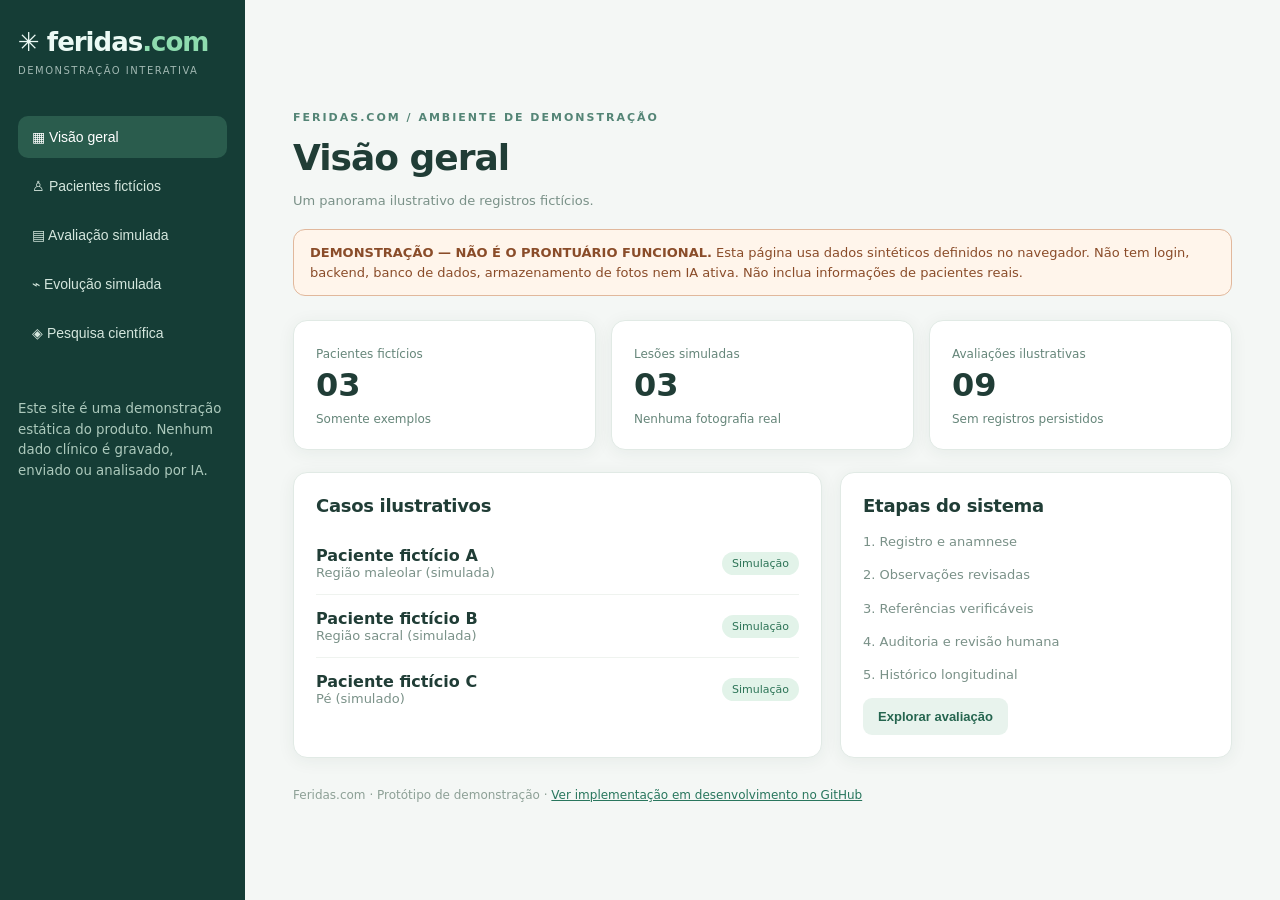
==== docs/index.html @ db81a651 "feat(pages): standalone interactive synthetic-data Feridas.com demo" ====
<!doctype html>
<html lang="pt-BR">
<head>
<meta charset="utf-8">
<meta name="viewport" content="width=device-width,initial-scale=1">
<meta name="theme-color" content="#123c36">
<title>Feridas.com — Demonstração</title>
<style>
:root{font-family:Inter,system-ui,-apple-system,BlinkMacSystemFont,"Segoe UI",sans-serif;color:#203d36;background:#f4f7f5}*{box-sizing:border-box}body{margin:0}.shell{display:flex;min-height:100vh}.sidebar{width:245px;background:#153d36;color:#ecfaf5;padding:27px 18px;flex-shrink:0}.logo{font-size:26px;font-weight:850;letter-spacing:-1px;margin-bottom:8px}.logo span{color:#8edcaf}.tag{font-size:10px;letter-spacing:1.5px;opacity:.65;margin-bottom:40px}.menu{display:flex;flex-direction:column;gap:7px}.menu button{background:transparent;border:0;color:#d4e6dd;border-radius:10px;text-align:left;padding:13px 14px;font-size:14px;cursor:pointer}.menu button.active,.menu button:hover{background:#2a5c4d;color:#fff}.sidebar small{display:block;line-height:1.55;color:#acc9bc;margin-top:45px}.main{padding:32px min(4vw,48px);width:100%;max-width:1250px;margin:auto}.eyebrow{color:#548576;font-size:11px;letter-spacing:2px;font-weight:700}h1{margin:8px 0 7px;font-size:clamp(25px,3vw,36px);letter-spacing:-1px}p{line-height:1.55}.muted{color:#7a9188;font-size:13px}.banner{border:1px solid #e1b89c;background:#fff5eb;color:#8a4c29;padding:13px 16px;border-radius:12px;font-size:13px;line-height:1.5;margin:18px 0 24px}.metrics{display:grid;grid-template-columns:repeat(3,1fr);gap:15px;margin:22px 0}.metric,.panel{background:#fff;border:1px solid #e1eae5;border-radius:14px;padding:22px;box-shadow:0 3px 17px #183b3210}.metric strong{display:block;font-size:32px;margin:4px 0}.metric span{color:#66867a;font-size:12px}.grid{display:grid;grid-template-columns:1.35fr 1fr;gap:18px;margin:20px 0}.panel h2{font-size:18px;margin:0 0 16px;letter-spacing:-.3px}.row{display:flex;align-items:center;justify-content:space-between;gap:12px;border-bottom:1px solid #eff3ef;padding:14px 0}.row:last-child{border-bottom:0}.pill{font-size:11px;background:#e2f3e9;color:#2d7457;border-radius:20px;padding:5px 10px}.warning{background:#fff2e6;color:#99613b}.btn{border:none;background:#286d55;color:white;border-radius:9px;padding:11px 15px;font-size:13px;font-weight:650;cursor:pointer}.btn.secondary{background:#e8f3ed;color:#25654f}.btn:focus-visible,.menu button:focus-visible,input:focus-visible{outline:3px solid #8bd5ad}.field{display:flex;flex-direction:column;gap:7px;margin:14px 0}.field label{font-size:13px;color:#48685b;font-weight:650}input,select,textarea{padding:11px 12px;border:1px solid #d1e0d7;border-radius:9px;font:inherit;font-size:14px;max-width:100%}textarea{min-height:85px}.two{display:grid;grid-template-columns:1fr 1fr;gap:12px}.notice{background:#e8f3ed;color:#275e4d;padding:15px;border-radius:10px;font-size:13px;margin-top:15px}.bar{height:11px;border-radius:20px;background:#e9f0ec;overflow:hidden;margin:9px 0 17px}.bar>div{height:100%;border-radius:20px;background:#50a27d}.foot{font-size:12px;color:#8da096;margin-top:30px}a{color:#28765d}.empty{padding:18px;border:1px dashed #d8e5df;border-radius:12px;color:#6c857a;font-size:13px}.hide{display:none!important}@media(max-width:800px){.shell{display:block}.sidebar{width:100%;padding:17px}.logo{display:inline-block;margin-right:20px}.tag{display:inline-block;margin:0}.menu{flex-direction:row;overflow:auto}.menu button{white-space:nowrap}.sidebar small{margin-top:12px}.main{padding:25px 17px}.grid{grid-template-columns:1fr}}@media(max-width:500px){.metrics{grid-template-columns:1fr}.two{grid-template-columns:1fr}} 
</style>
</head>
<body>
<div class="shell">
<aside class="sidebar">
<div class="logo">✳ feridas<span>.com</span></div>
<div class="tag">DEMONSTRAÇÃO INTERATIVA</div>
<nav class="menu" aria-label="Navegação da demonstração">
<button class="active" data-view="dashboard">▦ Visão geral</button>
<button data-view="patients">♙ Pacientes fictícios</button>
<button data-view="assessment">▤ Avaliação simulada</button>
<button data-view="trends">⌁ Evolução simulada</button>
<button data-view="research">◈ Pesquisa científica</button>
</nav>
<small>Este site é uma demonstração estática do produto. Nenhum dado clínico é gravado, enviado ou analisado por IA.</small>
</aside>
<main class="main">
<p class="eyebrow">FERIDAS.COM / AMBIENTE DE DEMONSTRAÇÃO</p>
<h1 id="page-title">Visão geral</h1>
<p id="page-subtitle" class="muted">Explore a interface com informações inteiramente fictícias.</p>
<div class="banner"><strong>DEMONSTRAÇÃO — NÃO É O PRONTUÁRIO FUNCIONAL.</strong> Esta página usa dados sintéticos definidos no navegador. Não tem login, backend, banco de dados, armazenamento de fotos nem IA ativa. Não inclua informações de pacientes reais.</div>
<div id="view"></div>
<div class="foot">Feridas.com · Protótipo de demonstração · <a href="https://github.com/xmizutsuki/feridasdotcom/pull/1" target="_blank" rel="noopener">Ver implementação em desenvolvimento no GitHub</a></div>
</main>
</div>
<script>
"use strict";
const cases=[
{id:"SIM-001",name:"Paciente fictício A",site:"Região maleolar (simulada)",kind:"Lesão simulada",area:[8.4,7.1,6.3]},
{id:"SIM-002",name:"Paciente fictício B",site:"Região sacral (simulada)",kind:"Lesão simulada",area:[6.9,7.2,6.8]},
{id:"SIM-003",name:"Paciente fictício C",site:"Pé (simulado)",kind:"Lesão simulada",area:[5.2,4.9,4.7]}
];
const titles={dashboard:["Visão geral","Um panorama ilustrativo de registros fictícios."],patients:["Pacientes fictícios","Exemplos estáticos — nenhuma pessoa real."],assessment:["Avaliação simulada","Explore os campos sem salvar ou enviar informações."],trends:["Evolução simulada","Visualização de números inventados para demonstrar o layout."],research:["Biblioteca científica","Veja o fluxo planejado de rastreabilidade, sem RAG ativo."]};
const view=document.getElementById("view");
function safe(s){return String(s).replace(/[&<>"']/g,c=>({"&":"&amp;","<":"&lt;",">":"&gt;",'"':"&quot;","'":"&#39;"}[c]));}
function button(label,viewName){return '<button class="btn secondary" data-open="'+viewName+'">'+label+'</button>'}
function draw(page){
document.querySelectorAll("[data-view]").forEach(el=>el.classList.toggle("active",el.dataset.view===page));
document.getElementById("page-title").textContent=titles[page][0];
document.getElementById("page-subtitle").textContent=titles[page][1];
if(page==="dashboard"){
 view.innerHTML='<div class="metrics"><div class="metric"><span>Pacientes fictícios</span><strong>03</strong><span>Somente exemplos</span></div><div class="metric"><span>Lesões simuladas</span><strong>03</strong><span>Nenhuma fotografia real</span></div><div class="metric"><span>Avaliações ilustrativas</span><strong>09</strong><span>Sem registros persistidos</span></div></div><div class="grid"><div class="panel"><h2>Casos ilustrativos</h2>'+
 cases.map(c=>'<div class="row"><div><strong>'+safe(c.name)+'</strong><div class="muted">'+safe(c.site)+'</div></div><span class="pill">Simulação</span></div>').join("")+
 '</div><div class="panel"><h2>Etapas do sistema</h2><p class="muted">1. Registro e anamnese</p><p class="muted">2. Observações revisadas</p><p class="muted">3. Referências verificáveis</p><p class="muted">4. Auditoria e revisão humana</p><p class="muted">5. Histórico longitudinal</p>'+button("Explorar avaliação","assessment")+'</div></div>';
}else if(page==="patients"){
view.innerHTML='<div class="panel"><h2>Exemplos de pacientes</h2>'+cases.map(c=>'<div class="row"><div><strong>'+safe(c.name)+' · '+c.id+'</strong><div class="muted">Lesão fictícia — '+safe(c.site)+'</div></div>'+button("Ver evolução","trends")+'</div>').join("")+'</div><div class="notice">A lista é fixa e será restaurada ao atualizar a página. Não existe cadastro funcional nesta hospedagem.</div>';
}else if(page==="assessment"){
view.innerHTML='<div class="panel"><h2>Formulário demonstrativo</h2><form id="demo-form"><div class="two"><div class="field"><label for="case">Caso fictício</label><select id="case">'+cases.map(c=>'<option>'+safe(c.name)+'</option>').join("")+'</select></div><div class="field"><label for="pain">Dor referida (0–10)</label><input id="pain" type="number" min="0" max="10" value="4" required></div></div><div class="two"><div class="field"><label for="exudate">Exsudato</label><select id="exudate"><option>Não avaliado</option><option>Ausente</option><option>Pequeno</option><option>Moderado</option><option>Elevado</option></select></div><div class="field"><label for="perfusion">Perfusão</label><select id="perfusion"><option>Não avaliada</option><option>Sem preocupação relatada</option><option>Possível alteração relatada</option></select></div></div><div class="field"><label for="note">Observação fictícia (não digite dados reais)</label><textarea id="note" placeholder="Exemplo: observação demonstrativa. Não registrar pacientes reais."></textarea></div><button class="btn" type="submit">Visualizar resumo (sem salvar)</button></form><div id="demo-output" aria-live="polite"></div></div>';
document.getElementById("demo-form").addEventListener("submit",e=>{e.preventDefault(); const c=document.getElementById("case").value;const pain=document.getElementById("pain").value;const ex=document.getElementById("exudate").value;document.getElementById("demo-output").innerHTML='<div class="notice"><strong>Resumo fictício:</strong> '+safe(c)+' · Dor: '+safe(pain)+'/10 · Exsudato: '+safe(ex)+'.<p>Pré-visualização temporária. Nenhum dado foi enviado nem armazenado. Não há diagnóstico ou sugestão terapêutica.</p></div>'});
}else if(page==="trends"){
view.innerHTML='<div class="panel"><h2>Evolução ilustrativa de área</h2><p class="muted">Valores inventados em cm² apenas para demonstrar visualização. Não representam medidas fotográficas e não têm validade clínica.</p>'+
 cases.map(c=>'<div class="panel" style="box-shadow:none;margin-top:15px"><strong>'+safe(c.name)+'</strong><p class="muted">'+safe(c.site)+'</p>'+c.area.map((n,i)=>'<div style="display:flex;justify-content:space-between;font-size:12px"><span>Avaliação fictícia '+(i+1)+'</span><span>'+n.toFixed(1)+' cm² (inventado)</span></div><div class="bar"><div style="width:'+(n/10*100)+'%"></div></div>').join("")+'</div>').join("")+'</div>';
}else if(page==="research"){
view.innerHTML='<div class="grid"><div class="panel"><h2>Fontes que podem integrar o catálogo</h2><div class="row"><div><strong>IWGDF</strong><div class="muted">Diretrizes para pé relacionado ao diabetes</div></div><a href="https://iwgdfguidelines.org/guidelines-2023/" target="_blank" rel="noopener">Fonte</a></div><div class="row"><div><strong>SOBEST</strong><div class="muted">Biblioteca científica de estomaterapia</div></div><a href="https://sobest.com.br/biblioteca/" target="_blank" rel="noopener">Fonte</a></div></div><div class="panel"><h2>Validação de evidências</h2><p class="muted">O aplicativo em desenvolvimento contém contratos de origem da evidência e auditoria experimental. Esta demonstração não pesquisa PDFs nem consulta modelos.</p><span class="pill warning">IA não conectada nesta página</span></div></div>';
}
}
document.addEventListener("click",event=>{const link=event.target.closest("[data-view],[data-open]");if(link){const target=link.dataset.view||link.dataset.open;if(titles[target])draw(target);}});
draw("dashboard");
</script>
</body></html>
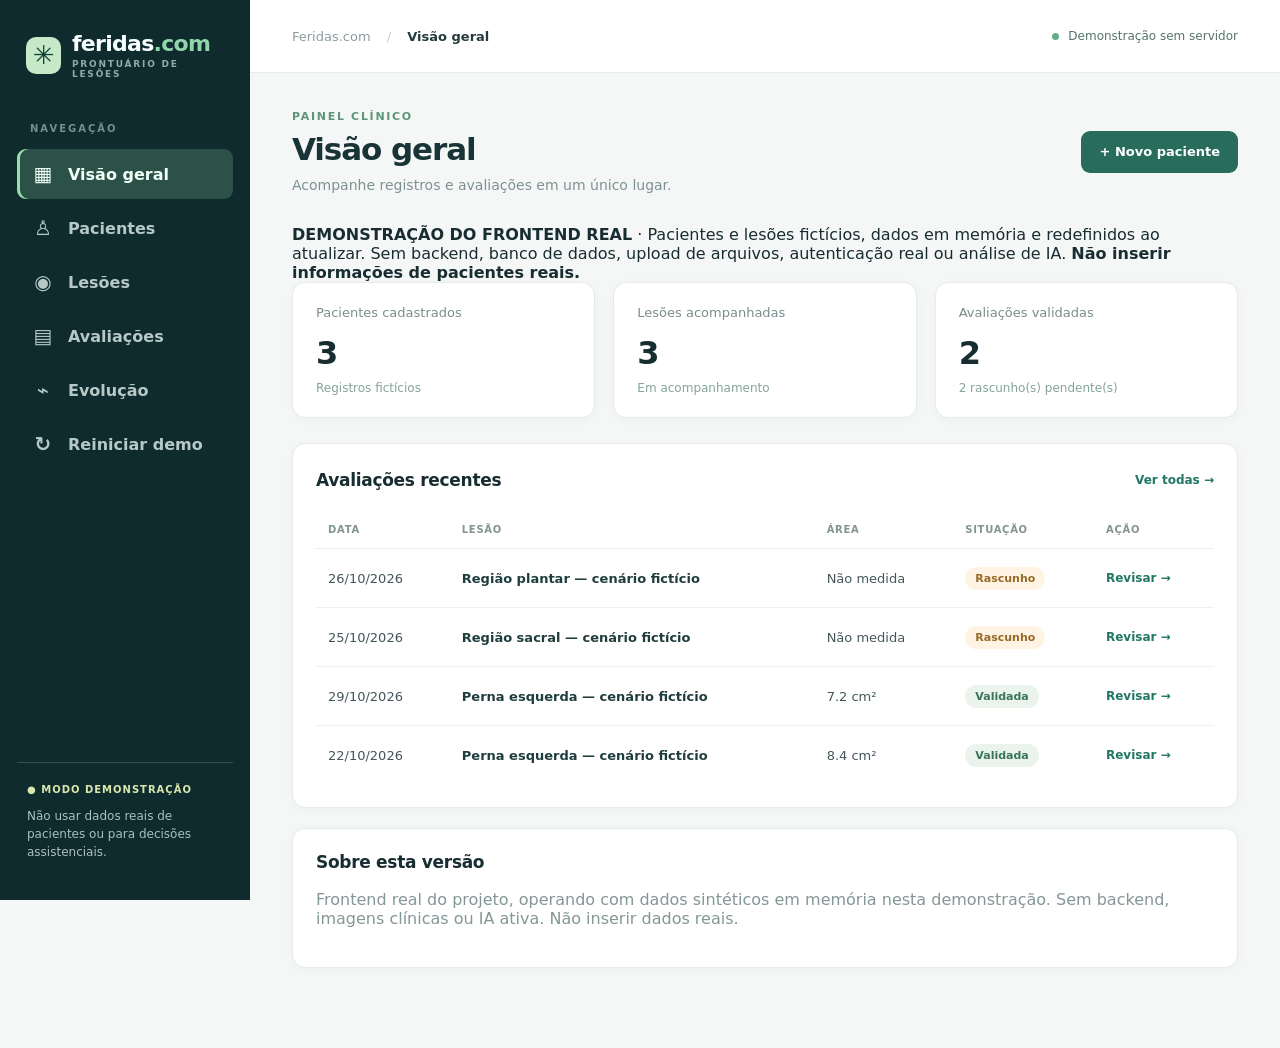
==== commit 12739207: "fix(pages): replace generic landing page with actual Feridas.com clinical frontend" ====
--- a/docs/index.html
+++ b/docs/index.html
@@ -1,69 +1,60 @@
 <!doctype html>
 <html lang="pt-BR">
 <head>
-<meta charset="utf-8">
-<meta name="viewport" content="width=device-width,initial-scale=1">
-<meta name="theme-color" content="#123c36">
-<title>Feridas.com — Demonstração</title>
-<style>
-:root{font-family:Inter,system-ui,-apple-system,BlinkMacSystemFont,"Segoe UI",sans-serif;color:#203d36;background:#f4f7f5}*{box-sizing:border-box}body{margin:0}.shell{display:flex;min-height:100vh}.sidebar{width:245px;background:#153d36;color:#ecfaf5;padding:27px 18px;flex-shrink:0}.logo{font-size:26px;font-weight:850;letter-spacing:-1px;margin-bottom:8px}.logo span{color:#8edcaf}.tag{font-size:10px;letter-spacing:1.5px;opacity:.65;margin-bottom:40px}.menu{display:flex;flex-direction:column;gap:7px}.menu button{background:transparent;border:0;color:#d4e6dd;border-radius:10px;text-align:left;padding:13px 14px;font-size:14px;cursor:pointer}.menu button.active,.menu button:hover{background:#2a5c4d;color:#fff}.sidebar small{display:block;line-height:1.55;color:#acc9bc;margin-top:45px}.main{padding:32px min(4vw,48px);width:100%;max-width:1250px;margin:auto}.eyebrow{color:#548576;font-size:11px;letter-spacing:2px;font-weight:700}h1{margin:8px 0 7px;font-size:clamp(25px,3vw,36px);letter-spacing:-1px}p{line-height:1.55}.muted{color:#7a9188;font-size:13px}.banner{border:1px solid #e1b89c;background:#fff5eb;color:#8a4c29;padding:13px 16px;border-radius:12px;font-size:13px;line-height:1.5;margin:18px 0 24px}.metrics{display:grid;grid-template-columns:repeat(3,1fr);gap:15px;margin:22px 0}.metric,.panel{background:#fff;border:1px solid #e1eae5;border-radius:14px;padding:22px;box-shadow:0 3px 17px #183b3210}.metric strong{display:block;font-size:32px;margin:4px 0}.metric span{color:#66867a;font-size:12px}.grid{display:grid;grid-template-columns:1.35fr 1fr;gap:18px;margin:20px 0}.panel h2{font-size:18px;margin:0 0 16px;letter-spacing:-.3px}.row{display:flex;align-items:center;justify-content:space-between;gap:12px;border-bottom:1px solid #eff3ef;padding:14px 0}.row:last-child{border-bottom:0}.pill{font-size:11px;background:#e2f3e9;color:#2d7457;border-radius:20px;padding:5px 10px}.warning{background:#fff2e6;color:#99613b}.btn{border:none;background:#286d55;color:white;border-radius:9px;padding:11px 15px;font-size:13px;font-weight:650;cursor:pointer}.btn.secondary{background:#e8f3ed;color:#25654f}.btn:focus-visible,.menu button:focus-visible,input:focus-visible{outline:3px solid #8bd5ad}.field{display:flex;flex-direction:column;gap:7px;margin:14px 0}.field label{font-size:13px;color:#48685b;font-weight:650}input,select,textarea{padding:11px 12px;border:1px solid #d1e0d7;border-radius:9px;font:inherit;font-size:14px;max-width:100%}textarea{min-height:85px}.two{display:grid;grid-template-columns:1fr 1fr;gap:12px}.notice{background:#e8f3ed;color:#275e4d;padding:15px;border-radius:10px;font-size:13px;margin-top:15px}.bar{height:11px;border-radius:20px;background:#e9f0ec;overflow:hidden;margin:9px 0 17px}.bar>div{height:100%;border-radius:20px;background:#50a27d}.foot{font-size:12px;color:#8da096;margin-top:30px}a{color:#28765d}.empty{padding:18px;border:1px dashed #d8e5df;border-radius:12px;color:#6c857a;font-size:13px}.hide{display:none!important}@media(max-width:800px){.shell{display:block}.sidebar{width:100%;padding:17px}.logo{display:inline-block;margin-right:20px}.tag{display:inline-block;margin:0}.menu{flex-direction:row;overflow:auto}.menu button{white-space:nowrap}.sidebar small{margin-top:12px}.main{padding:25px 17px}.grid{grid-template-columns:1fr}}@media(max-width:500px){.metrics{grid-template-columns:1fr}.two{grid-template-columns:1fr}} 
-</style>
+  <meta charset="utf-8" />
+  <meta name="viewport" content="width=device-width, initial-scale=1" />
+  <meta name="theme-color" content="#0b2829" />
+  <title>Feridas.com — Demonstração do frontend real</title>
+  <link rel="stylesheet" href="./styles.css" />
+  <script src="./demo-api.js" defer></script>
+  <script src="./app.js" defer></script>
+  <script src="./clinical.js" defer></script>
+  <script src="./second_opinion.js" defer></script>
+  <script src="./evidence.js" defer></script>
+  <script src="./document_evidence.js" defer></script>
+  <script src="./differential.js" defer></script>
+  <script src="./reasoning.js" defer></script>
 </head>
 <body>
-<div class="shell">
-<aside class="sidebar">
-<div class="logo">✳ feridas<span>.com</span></div>
-<div class="tag">DEMONSTRAÇÃO INTERATIVA</div>
-<nav class="menu" aria-label="Navegação da demonstração">
-<button class="active" data-view="dashboard">▦ Visão geral</button>
-<button data-view="patients">♙ Pacientes fictícios</button>
-<button data-view="assessment">▤ Avaliação simulada</button>
-<button data-view="trends">⌁ Evolução simulada</button>
-<button data-view="research">◈ Pesquisa científica</button>
-</nav>
-<small>Este site é uma demonstração estática do produto. Nenhum dado clínico é gravado, enviado ou analisado por IA.</small>
-</aside>
-<main class="main">
-<p class="eyebrow">FERIDAS.COM / AMBIENTE DE DEMONSTRAÇÃO</p>
-<h1 id="page-title">Visão geral</h1>
-<p id="page-subtitle" class="muted">Explore a interface com informações inteiramente fictícias.</p>
-<div class="banner"><strong>DEMONSTRAÇÃO — NÃO É O PRONTUÁRIO FUNCIONAL.</strong> Esta página usa dados sintéticos definidos no navegador. Não tem login, backend, banco de dados, armazenamento de fotos nem IA ativa. Não inclua informações de pacientes reais.</div>
-<div id="view"></div>
-<div class="foot">Feridas.com · Protótipo de demonstração · <a href="https://github.com/xmizutsuki/feridasdotcom/pull/1" target="_blank" rel="noopener">Ver implementação em desenvolvimento no GitHub</a></div>
-</main>
-</div>
-<script>
-"use strict";
-const cases=[
-{id:"SIM-001",name:"Paciente fictício A",site:"Região maleolar (simulada)",kind:"Lesão simulada",area:[8.4,7.1,6.3]},
-{id:"SIM-002",name:"Paciente fictício B",site:"Região sacral (simulada)",kind:"Lesão simulada",area:[6.9,7.2,6.8]},
-{id:"SIM-003",name:"Paciente fictício C",site:"Pé (simulado)",kind:"Lesão simulada",area:[5.2,4.9,4.7]}
-];
-const titles={dashboard:["Visão geral","Um panorama ilustrativo de registros fictícios."],patients:["Pacientes fictícios","Exemplos estáticos — nenhuma pessoa real."],assessment:["Avaliação simulada","Explore os campos sem salvar ou enviar informações."],trends:["Evolução simulada","Visualização de números inventados para demonstrar o layout."],research:["Biblioteca científica","Veja o fluxo planejado de rastreabilidade, sem RAG ativo."]};
-const view=document.getElementById("view");
-function safe(s){return String(s).replace(/[&<>"']/g,c=>({"&":"&amp;","<":"&lt;",">":"&gt;",'"':"&quot;","'":"&#39;"}[c]));}
-function button(label,viewName){return '<button class="btn secondary" data-open="'+viewName+'">'+label+'</button>'}
-function draw(page){
-document.querySelectorAll("[data-view]").forEach(el=>el.classList.toggle("active",el.dataset.view===page));
-document.getElementById("page-title").textContent=titles[page][0];
-document.getElementById("page-subtitle").textContent=titles[page][1];
-if(page==="dashboard"){
- view.innerHTML='<div class="metrics"><div class="metric"><span>Pacientes fictícios</span><strong>03</strong><span>Somente exemplos</span></div><div class="metric"><span>Lesões simuladas</span><strong>03</strong><span>Nenhuma fotografia real</span></div><div class="metric"><span>Avaliações ilustrativas</span><strong>09</strong><span>Sem registros persistidos</span></div></div><div class="grid"><div class="panel"><h2>Casos ilustrativos</h2>'+
- cases.map(c=>'<div class="row"><div><strong>'+safe(c.name)+'</strong><div class="muted">'+safe(c.site)+'</div></div><span class="pill">Simulação</span></div>').join("")+
- '</div><div class="panel"><h2>Etapas do sistema</h2><p class="muted">1. Registro e anamnese</p><p class="muted">2. Observações revisadas</p><p class="muted">3. Referências verificáveis</p><p class="muted">4. Auditoria e revisão humana</p><p class="muted">5. Histórico longitudinal</p>'+button("Explorar avaliação","assessment")+'</div></div>';
-}else if(page==="patients"){
-view.innerHTML='<div class="panel"><h2>Exemplos de pacientes</h2>'+cases.map(c=>'<div class="row"><div><strong>'+safe(c.name)+' · '+c.id+'</strong><div class="muted">Lesão fictícia — '+safe(c.site)+'</div></div>'+button("Ver evolução","trends")+'</div>').join("")+'</div><div class="notice">A lista é fixa e será restaurada ao atualizar a página. Não existe cadastro funcional nesta hospedagem.</div>';
-}else if(page==="assessment"){
-view.innerHTML='<div class="panel"><h2>Formulário demonstrativo</h2><form id="demo-form"><div class="two"><div class="field"><label for="case">Caso fictício</label><select id="case">'+cases.map(c=>'<option>'+safe(c.name)+'</option>').join("")+'</select></div><div class="field"><label for="pain">Dor referida (0–10)</label><input id="pain" type="number" min="0" max="10" value="4" required></div></div><div class="two"><div class="field"><label for="exudate">Exsudato</label><select id="exudate"><option>Não avaliado</option><option>Ausente</option><option>Pequeno</option><option>Moderado</option><option>Elevado</option></select></div><div class="field"><label for="perfusion">Perfusão</label><select id="perfusion"><option>Não avaliada</option><option>Sem preocupação relatada</option><option>Possível alteração relatada</option></select></div></div><div class="field"><label for="note">Observação fictícia (não digite dados reais)</label><textarea id="note" placeholder="Exemplo: observação demonstrativa. Não registrar pacientes reais."></textarea></div><button class="btn" type="submit">Visualizar resumo (sem salvar)</button></form><div id="demo-output" aria-live="polite"></div></div>';
-document.getElementById("demo-form").addEventListener("submit",e=>{e.preventDefault(); const c=document.getElementById("case").value;const pain=document.getElementById("pain").value;const ex=document.getElementById("exudate").value;document.getElementById("demo-output").innerHTML='<div class="notice"><strong>Resumo fictício:</strong> '+safe(c)+' · Dor: '+safe(pain)+'/10 · Exsudato: '+safe(ex)+'.<p>Pré-visualização temporária. Nenhum dado foi enviado nem armazenado. Não há diagnóstico ou sugestão terapêutica.</p></div>'});
-}else if(page==="trends"){
-view.innerHTML='<div class="panel"><h2>Evolução ilustrativa de área</h2><p class="muted">Valores inventados em cm² apenas para demonstrar visualização. Não representam medidas fotográficas e não têm validade clínica.</p>'+
- cases.map(c=>'<div class="panel" style="box-shadow:none;margin-top:15px"><strong>'+safe(c.name)+'</strong><p class="muted">'+safe(c.site)+'</p>'+c.area.map((n,i)=>'<div style="display:flex;justify-content:space-between;font-size:12px"><span>Avaliação fictícia '+(i+1)+'</span><span>'+n.toFixed(1)+' cm² (inventado)</span></div><div class="bar"><div style="width:'+(n/10*100)+'%"></div></div>').join("")+'</div>').join("")+'</div>';
-}else if(page==="research"){
-view.innerHTML='<div class="grid"><div class="panel"><h2>Fontes que podem integrar o catálogo</h2><div class="row"><div><strong>IWGDF</strong><div class="muted">Diretrizes para pé relacionado ao diabetes</div></div><a href="https://iwgdfguidelines.org/guidelines-2023/" target="_blank" rel="noopener">Fonte</a></div><div class="row"><div><strong>SOBEST</strong><div class="muted">Biblioteca científica de estomaterapia</div></div><a href="https://sobest.com.br/biblioteca/" target="_blank" rel="noopener">Fonte</a></div></div><div class="panel"><h2>Validação de evidências</h2><p class="muted">O aplicativo em desenvolvimento contém contratos de origem da evidência e auditoria experimental. Esta demonstração não pesquisa PDFs nem consulta modelos.</p><span class="pill warning">IA não conectada nesta página</span></div></div>';
-}
-}
-document.addEventListener("click",event=>{const link=event.target.closest("[data-view],[data-open]");if(link){const target=link.dataset.view||link.dataset.open;if(titles[target])draw(target);}});
-draw("dashboard");
-</script>
-</body></html>+  <div class="shell">
+    <aside class="sidebar">
+      <a href="./" class="brand"><span class="brandmark">✳</span><span>feridas<span class="branddot">.com</span><small>PRONTUÁRIO DE LESÕES</small></span></a>
+      <div class="nav-caption">NAVEGAÇÃO</div>
+      <button class="navitem active" data-view="dashboard"><span>▦</span> Visão geral</button>
+      <button class="navitem" data-view="patients"><span>♙</span> Pacientes</button>
+      <button class="navitem" data-view="lesions"><span>◉</span> Lesões</button>
+      <button class="navitem" data-view="assessments"><span>▤</span> Avaliações</button>
+      <button class="navitem" data-view="trends"><span>⌁</span> Evolução</button>
+      <button class="navitem" id="logout-button"><span>↻</span> Reiniciar demo</button><div class="sidebar-bottom"><div class="dev-pill">● MODO DEMONSTRAÇÃO</div><p>Não usar dados reais de pacientes ou para decisões assistenciais.</p></div>
+    </aside>
+    <main class="workspace">
+      <header class="topbar">
+        <div class="breadcrumb">Feridas.com <span>/</span> <strong id="breadcrumb">Visão geral</strong></div>
+        <div class="header-right"><span class="header-dot"></span> Demonstração sem servidor</div>
+      </header>
+      <section class="page">
+        <div class="page-heading">
+          <div><p class="eyebrow" id="eyebrow">PAINEL CLÍNICO</p><h1 id="page-title">Visão geral</h1><p class="subtitle" id="page-subtitle">Acompanhe registros e avaliações em um único lugar.</p></div>
+          <button class="primary-btn" id="primary-action">+ Novo paciente</button>
+        </div>
+        <div class="demo-banner" role="note"><strong>DEMONSTRAÇÃO DO FRONTEND REAL</strong> · Pacientes e lesões fictícios, dados em memória e redefinidos ao atualizar. Sem backend, banco de dados, upload de arquivos, autenticação real ou análise de IA. <strong>Não inserir informações de pacientes reais.</strong></div>
+        <div id="notice" class="notice" role="status" hidden></div>
+        <div id="content" aria-live="polite"></div>
+      </section>
+    </main>
+  </div>
+  <div class="modal-backdrop" id="modal" hidden><div class="modal" role="dialog" aria-modal="true" aria-labelledby="modal-title"><div class="modal-head"><h2 id="modal-title"></h2><button type="button" class="icon-btn" id="close-modal" aria-label="Fechar">×</button></div><form id="modal-form"><div id="modal-fields"></div><div class="modal-actions"><button type="button" class="secondary-btn" id="cancel-modal">Cancelar</button><button type="submit" class="primary-btn">Salvar</button></div></form></div></div>
+<div class="login-screen" id="login-screen" hidden>
+    <form id="login-form" class="login-card">
+      <div class="login-symbol">✳</div>
+      <h2>Bem-vindo ao feridas.com</h2>
+      <p>Entre com a senha local para acessar o prontuário experimental.</p>
+      <label for="login-password">Senha</label>
+      <input id="login-password" type="password" autocomplete="current-password" required minlength="1" />
+      <div id="login-error" role="alert" class="login-error" hidden></div>
+      <button type="submit" class="primary-btn">Entrar no aplicativo</button>
+      <small>Protótipo local — não utilizar dados reais de pacientes.</small>
+    </form>
+  </div>
+</body>
+</html>
--- a/docs/styles.css
+++ b/docs/styles.css
@@ -0,0 +1,30 @@
+:root{font-family:Inter,ui-sans-serif,system-ui,-apple-system,Segoe UI,Arial,sans-serif;color:#182d31;background:#f5f7f7;font-synthesis:none}*{box-sizing:border-box}body{margin:0}button,input,textarea,select{font:inherit}button{cursor:pointer}button:disabled{opacity:.48;cursor:not-allowed}.shell{display:flex;min-height:100vh}.sidebar{width:250px;flex:none;background:#102b2d;color:#d2e2de;display:flex;flex-direction:column;padding:27px 17px;position:sticky;top:0;height:100vh}.brand{display:flex;gap:11px;align-items:center;color:#f8ffff;text-decoration:none;font-weight:760;font-size:22px;letter-spacing:-.7px;margin:4px 9px 44px}.brandmark{width:37px;height:37px;background:#c7e9c7;color:#103f38;border-radius:10px;display:grid;place-items:center;font-size:26px}.branddot{color:#91d6aa}.brand small{display:block;font-size:9px;letter-spacing:1.8px;color:#91aba9;font-weight:700;margin-top:3px}.nav-caption{font-size:10px;letter-spacing:2px;font-weight:750;color:#72918e;margin:0 13px 15px}.navitem{width:100%;border:0;text-align:left;border-radius:9px;background:transparent;color:#b6c9c7;padding:13px 15px;font-weight:600;display:flex;align-items:center;gap:14px;margin-bottom:4px}.navitem span{font-size:20px;width:22px;text-align:center}.navitem:hover{background:#1d3d3d;color:#fff}.navitem.active{color:#effff6;background:#2c5148;box-shadow:inset 3px 0 #99dfaa}.sidebar-bottom{margin-top:auto;border-top:1px solid #335052;padding:21px 10px 0}.sidebar-bottom p{font-size:12px;color:#aac0be;line-height:1.5}.dev-pill{color:#d9e7ac;font-weight:750;letter-spacing:1px;font-size:10px}.workspace{flex:1;min-width:0}.topbar{height:73px;background:white;border-bottom:1px solid #e6ebeb;display:flex;justify-content:space-between;align-items:center;padding:0 42px}.breadcrumb{color:#8a9d9e;font-size:13px}.breadcrumb span{padding:0 12px;color:#c4cdcf}.breadcrumb strong{color:#253a3d}.header-right{font-size:12px;color:#57736c;display:flex;align-items:center;gap:9px}.header-dot{width:7px;height:7px;border-radius:50%;background:#68ab89}.page{padding:37px 42px 60px;max-width:1350px;margin:auto}.page-heading{display:flex;justify-content:space-between;align-items:center;gap:20px;margin-bottom:32px}.eyebrow{font-size:11px;font-weight:800;letter-spacing:1.7px;color:#5d957b;margin:0 0 8px}h1{font-size:31px;line-height:1.2;letter-spacing:-1.1px;margin:0 0 9px;color:#183436}.subtitle{font-size:14px;color:#7d9192;margin:0}.primary-btn,.secondary-btn{border-radius:9px;font-size:13px;font-weight:750;padding:12px 17px;min-height:42px;border:1px solid transparent}.primary-btn{background:#286c5b;color:white}.primary-btn:hover{background:#20584a}.secondary-btn{color:#28584d;background:white;border-color:#dce5e3}.secondary-btn:hover{background:#eff6f2}.stats{display:grid;grid-template-columns:repeat(3,minmax(0,1fr));gap:18px;margin-bottom:25px}.stat,.panel{background:white;border:1px solid #e4ebea;border-radius:13px;box-shadow:0 2px 11px #0a353408}.stat{padding:22px 23px}.stat-label{font-size:13px;color:#788d8c;margin-bottom:14px}.stat-number{font-size:32px;font-weight:750;letter-spacing:-1.4px}.stat-foot{font-size:12px;color:#83a49a;margin-top:9px}.panel{padding:23px;margin-bottom:20px}.panel-header{display:flex;align-items:center;justify-content:space-between;gap:12px;margin-bottom:18px}.panel-header h2{font-size:17px;letter-spacing:-.3px;margin:0}.table-wrap{overflow-x:auto}table{width:100%;border-collapse:collapse;text-align:left;font-size:13px}th{color:#819492;text-transform:uppercase;letter-spacing:.7px;font-size:10px;padding:13px 12px;border-bottom:1px solid #e9eeee}td{padding:16px 12px;border-bottom:1px solid #edf1f0;color:#43575a}tbody tr:last-child td{border-bottom:0}.data-name{font-weight:750;color:#203d3d}.muted{color:#839796}.chip{display:inline-flex;align-items:center;border-radius:18px;padding:5px 10px;background:#eaf4ed;color:#397457;font-size:11px;font-weight:700}.chip.draft{background:#fff3e3;color:#966a25}.chip.pending{background:#e9edf3;color:#6b7d91}.link-btn{background:transparent;border:0;padding:6px 0;color:#217763;font-weight:700;font-size:12px;text-align:left}.link-btn:hover{text-decoration:underline}.empty{padding:52px 12px;text-align:center;color:#87999a}.empty strong{display:block;color:#395555;font-size:17px;margin:10px 0 6px}.empty .empty-icon{font-size:34px;color:#77ac99}.form-group{margin-bottom:18px}.form-group label{display:block;font-size:12px;font-weight:700;margin-bottom:8px;color:#42615d}.form-group input,.form-group select,.form-group textarea{display:block;width:100%;border:1px solid #d8e3e0;background:#fcfefd;border-radius:9px;padding:12px;color:#213f40;outline-color:#5b9b80}.form-group textarea{min-height:95px;resize:vertical}.form-help{font-size:11px;color:#879e99;margin-top:6px}.filters{display:flex;gap:12px;align-items:end;flex-wrap:wrap;margin-bottom:19px}.filters .form-group{margin:0;min-width:190px;flex:1}.detail-header{display:flex;justify-content:space-between;align-items:center;gap:15px}.detail-actions{display:flex;flex-wrap:wrap;gap:8px}.assessment-card{border:1px solid #e0e8e6;border-radius:11px;padding:17px;margin-top:12px}.assessment-card p{color:#6c8280;font-size:13px;line-height:1.5}.assessment-card h3{font-size:14px;margin:0 0 6px}.assessment-actions{display:flex;gap:7px;flex-wrap:wrap}.notice{border:1px solid #bcdcc9;background:#eaf8ee;color:#215a3c;border-radius:9px;padding:12px 16px;margin-bottom:19px;font-size:13px}.notice.error{border-color:#e5c5b8;background:#fff2ed;color:#984b36}.modal-backdrop{position:fixed;inset:0;background:#112c2ab0;display:grid;place-items:center;padding:20px;z-index:10}.modal-backdrop[hidden]{display:none}.modal{width:min(100%,490px);max-height:90vh;overflow:auto;background:#fff;border-radius:16px;box-shadow:0 20px 65px #0004;padding:24px}.modal-head{display:flex;justify-content:space-between;align-items:center;margin-bottom:21px}.modal h2{margin:0;font-size:21px}.icon-btn{font-size:25px;border:0;background:transparent;color:#6f8785}.modal-actions{display:flex;justify-content:flex-end;gap:9px;border-top:1px solid #e7edeb;padding-top:19px}.review-item{border:1px solid #e6edeb;padding:15px;border-radius:10px;margin-bottom:12px}.review-item p{font-size:13px;line-height:1.55;color:#536b68}.review-actions{display:flex;gap:7px;flex-wrap:wrap;margin-top:12px}.tiny{font-size:11px;color:#809997}.bar-chart{display:flex;gap:10px;align-items:end;min-height:200px;padding:20px 6px 0;border-bottom:1px solid #d6e4df}.bar-group{flex:1;text-align:center;max-width:90px}.bar{background:#5fa58a;border-radius:6px 6px 0 0;min-height:3px}.bar-label{font-size:11px;color:#78928a;margin:8px 0}.bar-value{font-size:12px;font-weight:700;color:#34594e;margin-bottom:5px}@media(max-width:800px){.sidebar{width:69px;padding:20px 8px}.brand{margin:0 7px 35px}.brand>span:nth-child(2),.nav-caption,.navitem{font-size:0}.navitem{justify-content:center;padding:11px}.navitem span{font-size:20px}.sidebar-bottom{display:none}.topbar{padding:0 20px}.header-right{display:none}.page{padding:27px 20px}.stats{grid-template-columns:1fr}.page-heading{align-items:flex-start}.page-heading .primary-btn{max-width:140px}.page-heading h1{font-size:25px}}@media(max-width:480px){.sidebar{width:55px}.page{padding:23px 13px}.topbar{padding:0 15px}.page-heading{flex-direction:column}.page-heading .primary-btn{max-width:100%}.panel{padding:16px}.stat{padding:17px}}
+
+.login-screen{position:fixed;inset:0;z-index:100;display:grid;place-items:center;background:#e7f0ed;padding:20px}
+.login-screen[hidden]{display:none}
+.login-card{width:min(100%,420px);background:#fff;border:1px solid #dbe6e1;border-radius:20px;padding:35px;box-shadow:0 20px 55px #12352e22;display:flex;flex-direction:column;gap:14px}
+.login-symbol{width:48px;height:48px;border-radius:13px;background:#d9f0df;color:#21674d;display:grid;place-items:center;font-size:29px}
+.login-card h2{font-size:24px;margin:3px 0 0;color:#193c35;letter-spacing:-.5px}
+.login-card p,.login-card small{color:#758b85;font-size:13px;line-height:1.55;margin:0}
+.login-card label{font-size:12px;font-weight:750;color:#42615d}
+.login-card input{border:1px solid #cfded8;padding:12px;border-radius:9px}
+.login-error{padding:10px;background:#fff0ec;color:#9c4c38;border-radius:8px;font-size:12px}
+.photos-grid{display:grid;grid-template-columns:repeat(auto-fill,minmax(150px,1fr));gap:11px;margin:15px 0}
+.photo-tile{border:1px solid #dae6e1;padding:7px;border-radius:10px;background:#f7faf8}
+.photo-tile img{width:100%;height:130px;object-fit:cover;border-radius:6px;display:block}
+.photo-tile small{display:block;color:#617c71;margin-top:6px}
+.photo-upload{display:flex;flex-wrap:wrap;gap:12px;align-items:center;margin:12px 0}
+.photo-upload input{font-size:12px;max-width:260px}
+
+.clinical-section{border-top:1px solid #dfe9e4;padding:23px 0 14px;margin-top:20px}
+.clinical-section .panel-header h2{font-size:18px}
+.clinical-section details{margin:16px 0;border:1px solid #e0e8e5;border-radius:9px;padding:12px}
+.clinical-section summary{cursor:pointer;color:#286c5b;font-weight:700;font-size:13px}
+.clinical-warning{background:#fff3e4;color:#6e4b18;border:1px solid #eed2aa;padding:13px 15px;border-radius:8px;margin:10px 0}
+.clinical-warning p{font-size:13px;line-height:1.5;margin:7px 0 0}
+.history-banner{border:1px solid #c3d9d0;background:#eaf6ef;color:#2c654f;padding:12px 15px;border-radius:8px;font-size:13px;margin-bottom:15px}
+.form-two-columns{display:grid;grid-template-columns:1fr 1fr;gap:0 14px}
+.clinical-confirm{display:flex;align-items:flex-start;gap:8px;color:#42615d;font-size:12px;margin:18px 0;line-height:1.5}
+.clinical-confirm input{margin-top:3px}
+.modal:has(.form-two-columns){width:min(100%,780px)}
+@media(max-width:600px){.form-two-columns{grid-template-columns:1fr}}
